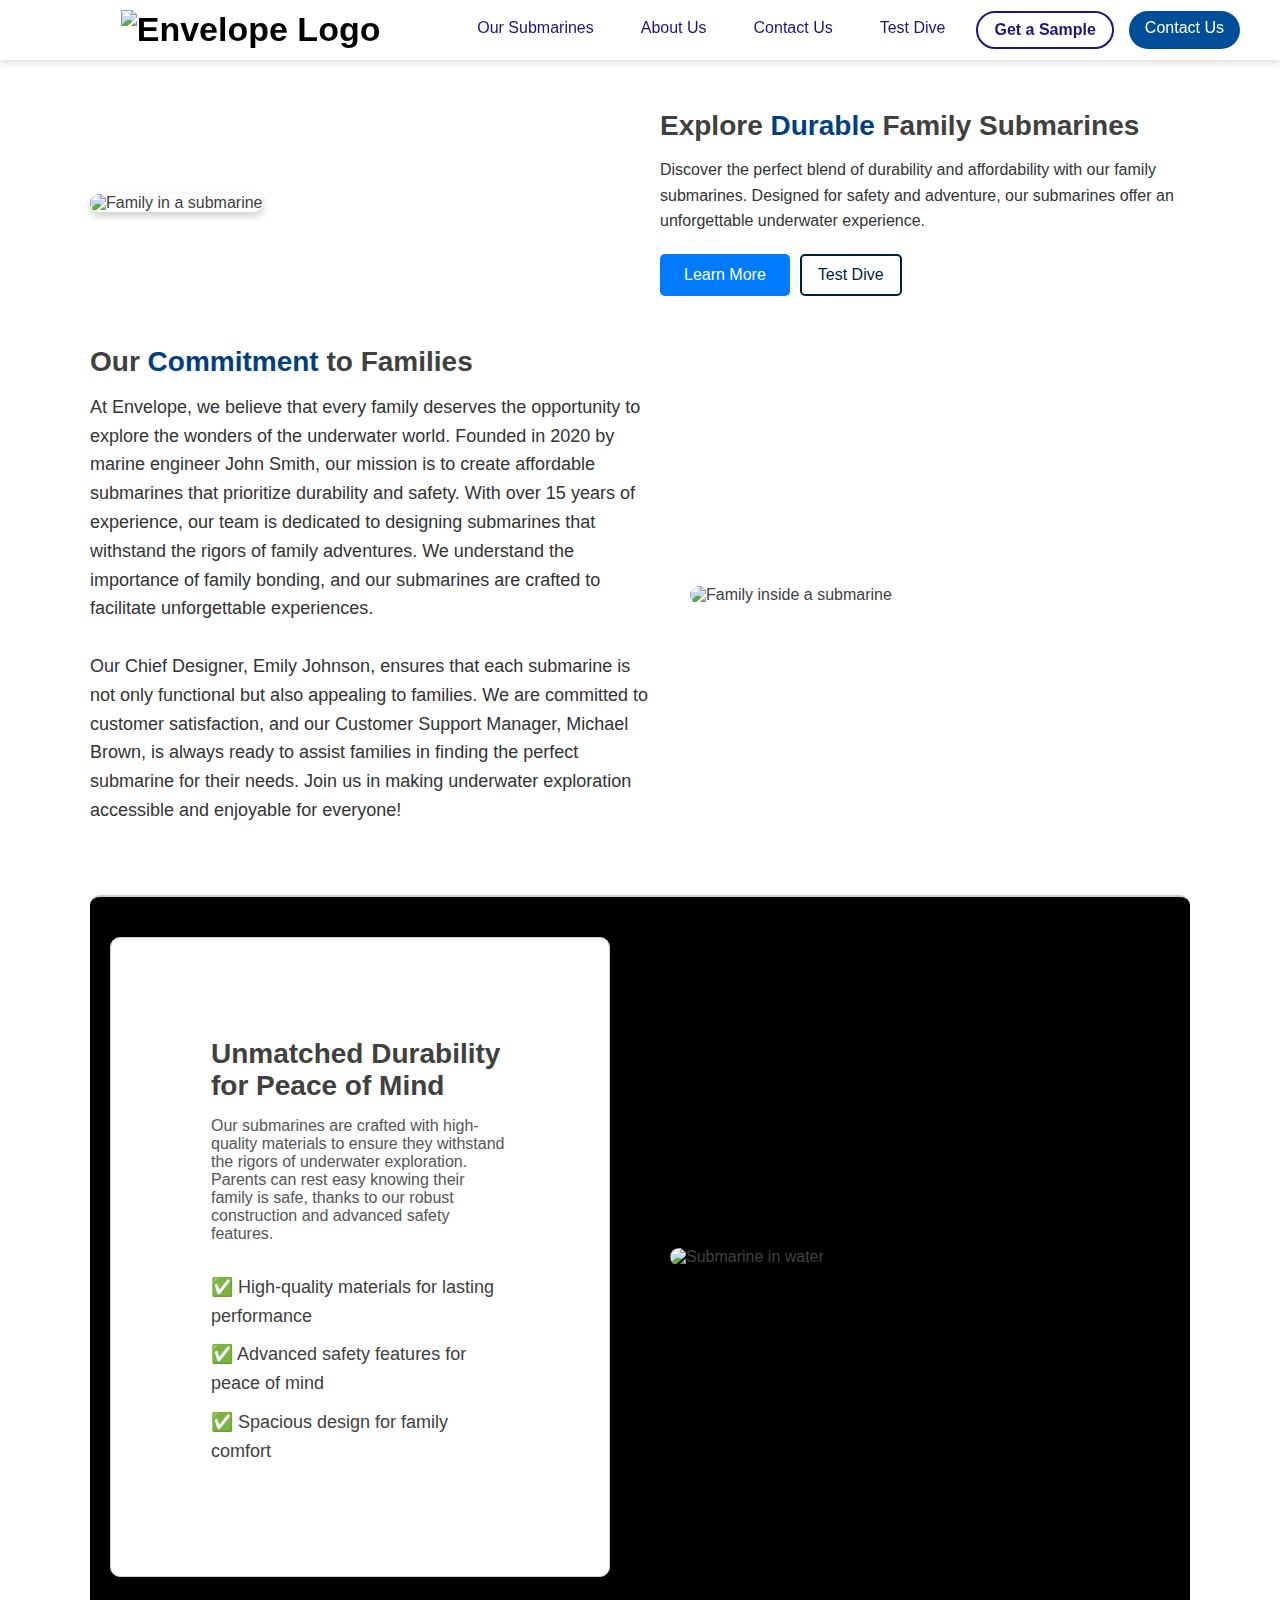
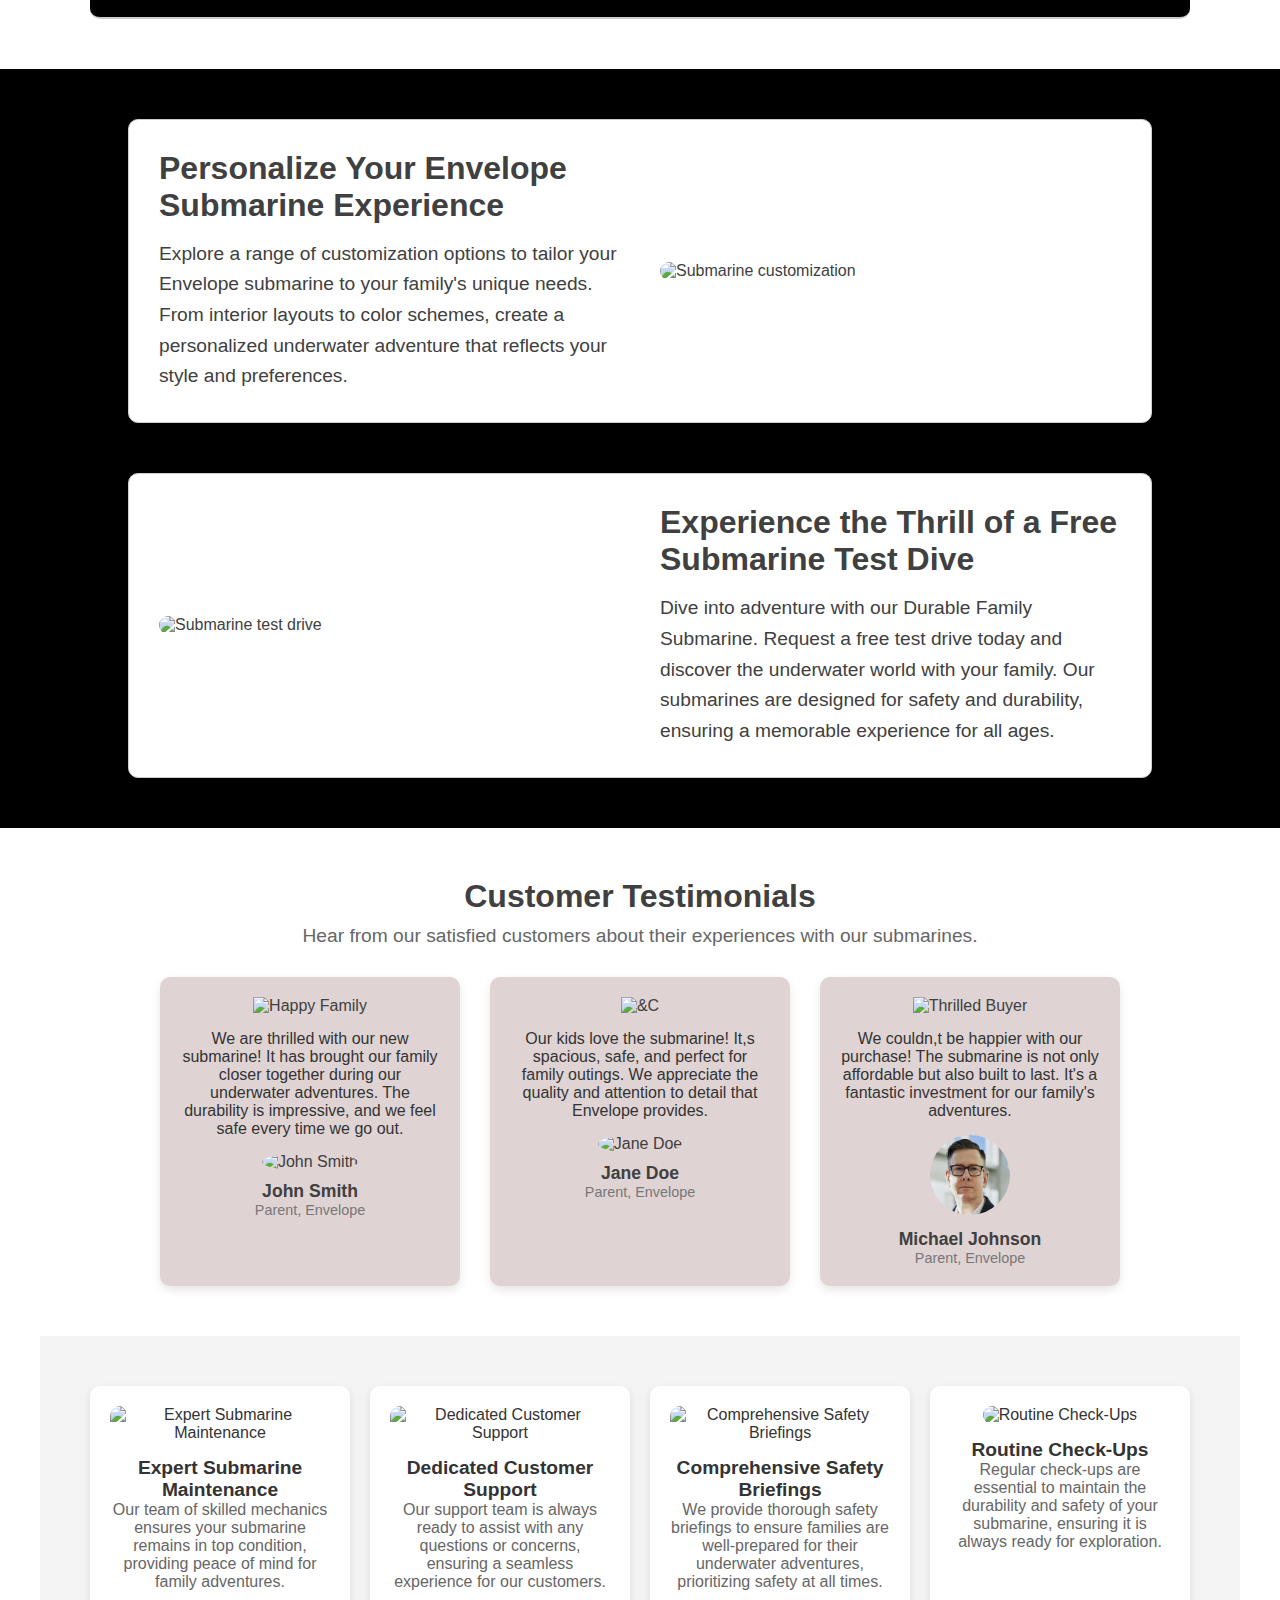
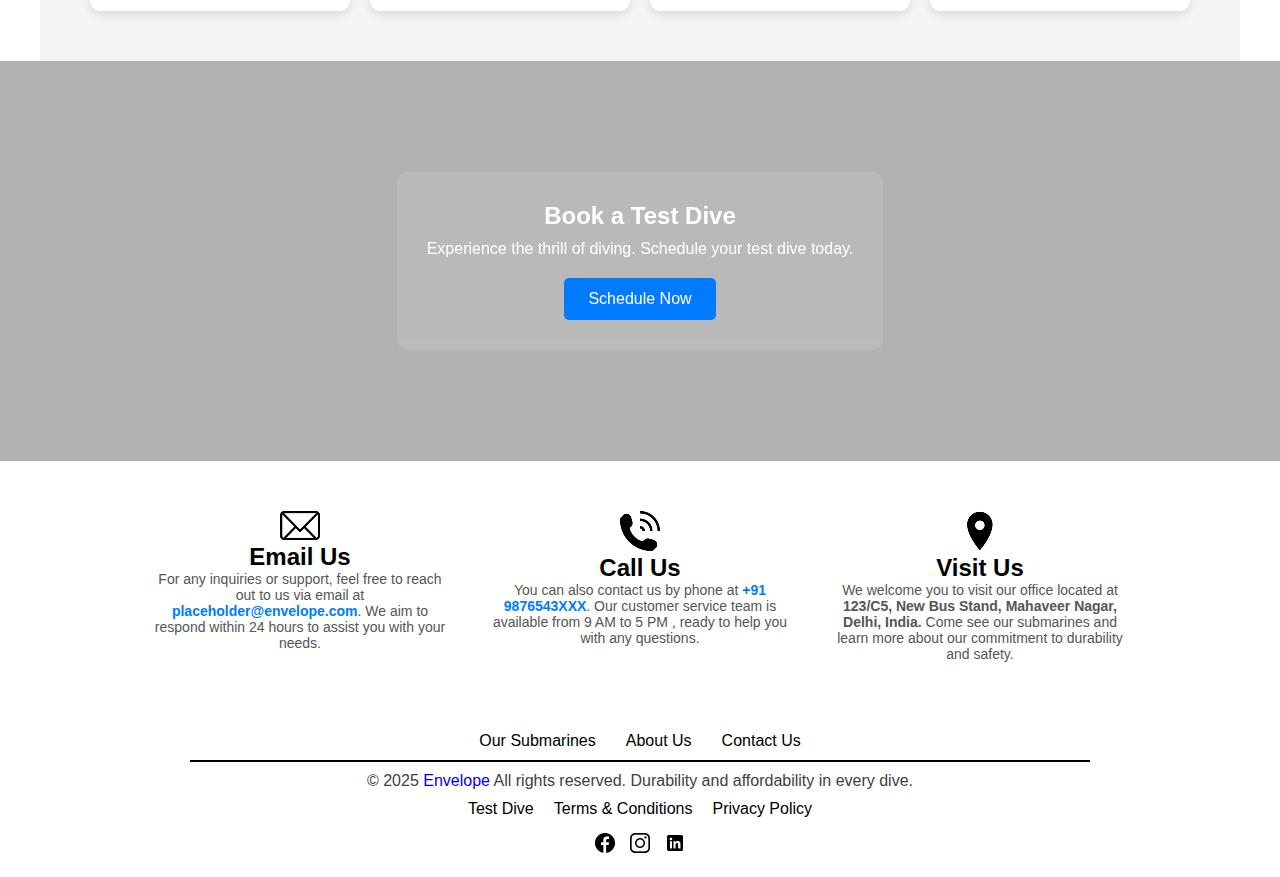
==== index.html @ 675a5bbb "Initial upload" ====
<!DOCTYPE html>
<html lang="en">

<head>
    <meta charset="UTF-8">
    <meta name="viewport" content="width=device-width, initial-scale=1.0">
    <title>Envelope Submarines</title>
    <link rel="stylesheet" href="styles.css">
</head>

<body>
    <header class="nav">
        <div class="logo-container">
            <a href="index.html" class="logo">
                <img src="02/logo_jSndwRTo.webp" alt="Envelope Logo" height="40">
            </a>
        </div>
        <nav class="menu">
            <a href="oursub.html">Our Submarines</a>
            <a href="about.html">About Us</a>
            <a href="contact.html">Contact Us</a>
            <a href="test.html">Test Dive</a>
            <a href="test.html" class="btn">Get a Sample</a>
            <a href="contact.html" class="btn-primary">Contact Us</a>
        </nav>
    </header>

    <main>
        <section class="submarine-section">
            <div class="image-container">
                <img src="02/tenweb_media_RNEAXL6XN-600x600.webp" alt="Family in a submarine">
            </div>
            <div class="text-container">
                <h2>Explore <span class="highlight">Durable</span> Family Submarines</h2>
                <p>
                    Discover the perfect blend of durability and affordability with our family submarines. Designed for
                    safety and adventure,
                    our submarines offer an unforgettable underwater experience.
                </p>
                <div class="buttons">
                    <a href="about.html" style="text-decoration: none;" class="primary-btn">Learn More</a>
                    <a href="contact.html" style="text-decoration: none;" class="secondary-btn">Test Dive</a>
                </div>
            </div>
        </section>
        <section class="commitment">
            <div class="commitment-content">
                <h2>Our <span class="highlight">Commitment</span> to Families</h2>
                <p>
                    At Envelope, we believe that every family deserves the opportunity to explore the wonders of the
                    underwater world.
                    Founded in 2020 by marine engineer John Smith, our mission is to create affordable submarines that
                    prioritize durability and safety.
                    With over 15 years of experience, our team is dedicated to designing submarines that withstand the
                    rigors of family adventures.
                    We understand the importance of family bonding, and our submarines are crafted to facilitate
                    unforgettable experiences.
                    <br><br>
                    Our Chief Designer, Emily Johnson, ensures that each submarine is not only functional but also
                    appealing to families.
                    We are committed to customer satisfaction, and our Customer Support Manager, Michael Brown, is
                    always ready to assist families in finding the perfect submarine for their needs.
                    Join us in making underwater exploration accessible and enjoyable for everyone!
                </p>
            </div>
            <div class="commitment-image">
                <img src="02/tenweb_media_R3IFMWIMG.webp" alt="Family inside a submarine">
            </div>
        </section>


        <div class="conmain">
            <section class="contact">
                <h1>Unmatched Durability for Peace of Mind</h1>
                <p>
                    Our submarines are crafted with high-quality materials to ensure they withstand the rigors of
                    underwater exploration. Parents can rest easy knowing their family is safe, thanks to our robust
                    construction
                    and advanced safety features.
                </p>

                <ul>
                    <li>✅ High-quality materials for lasting performance</li>
                    <li>✅ Advanced safety features for peace of mind</li>
                    <li>✅ Spacious design for family comfort</li>
                </ul>
            </section>

            <div class="hero-image">
                <img src="02/tenweb_media_RNEAXL6XN-600x600.webp" alt="Submarine in water">
            </div>
        </div>
        <div class="thril">
            <section class="content">
                <div class="text">
                    <h2>Personalize Your Envelope Submarine Experience</h2>
                    <p>Explore a range of customization options to tailor your Envelope submarine to your family's
                        unique needs.
                        From interior layouts to color schemes, create a personalized underwater adventure that reflects
                        your
                        style and preferences.</p>
                </div>
                <div class="image">
                    <img src="02/tenweb_media_RCKSO7WFB.webp" alt="Submarine customization">
                </div>
            </section>

            <section class="content">
                <div class="image">
                    <img src="02/tenweb_media_SIURYJJKK-600x600.webp" alt="Submarine test drive">
                </div>
                <div class="text">
                    <h2>Experience the Thrill of a Free Submarine Test Dive</h2>
                    <p>Dive into adventure with our Durable Family Submarine. Request a free test drive today and
                        discover the
                        underwater world with your family. Our submarines are designed for safety and durability,
                        ensuring a
                        memorable experience for all ages.</p>
                </div>
            </section>
        </div>

        <section class="testimonials">
            <h2>Customer Testimonials</h2>
            <p class="subheading">Hear from our satisfied customers about their experiences with our submarines.</p>

            <div class="testimonial-grid">
                <div class="testimonial">
                    <img src="02/logo_w5KTt6ok-300x54.webp" alt="Happy Family" class="testimonial-logo">
                    <p class="testimonial-text">
                        We are thrilled with our new submarine! It has brought our family closer together during our
                        underwater
                        adventures. The durability is impressive, and we feel safe every time we go out.
                    </p>
                    <img src="02/thumbnail_male_jbltfSIM.webp" alt="John Smith" class="testimonial-profile">
                    <h4 class="testimonial-name">John Smith</h4>
                    <p class="testimonial-role">Parent, Envelope</p>
                </div>

                <div class="testimonial">
                    <img src="02/logo_u1H8MGUv.webp" alt="&C" class="testimonial-logo">
                    <p class="testimonial-text">
                        Our kids love the submarine! It,s spacious, safe, and perfect for family outings. We appreciate
                        the
                        quality and attention to detail that Envelope provides.
                    </p>
                    <img src="02/thumbnail_male_Eedk0TRm-600x600.webp" alt="Jane Doe" class="testimonial-profile">
                    <h4 class="testimonial-name">Jane Doe</h4>
                    <p class="testimonial-role">Parent, Envelope</p>
                </div>
                <div class="testimonial">
                    <img src="02/logo_LUdIADwu.webp" alt="Thrilled Buyer" class="testimonial-logo">
                    <p class="testimonial-text">
                        We couldn,t be happier with our purchase! The submarine is not only affordable but also
                        built to
                        last.
                        It's a fantastic investment for our family's adventures.
                    </p>
                    <img src="istockphoto-1277873806-1024x1024.jpg" alt="Michael Johnson" class="testimonial-profile">
                    <h4 class="testimonial-name">Michael Johnson</h4>
                    <p class="testimonial-role">Parent, Envelope</p>
                </div>
        </section>
        </div>
        </section>
        <section class="services">
            <div class="service">
                <img src="02/tenweb_media_RMUAC5B5M.webp" alt="Expert Submarine Maintenance">
                <h3>Expert Submarine Maintenance</h3>
                <p>Our team of skilled mechanics ensures your submarine remains in top condition, providing peace of
                    mind for family adventures.</p>
            </div>

            <div class="service">
                <img src="02/tenweb_media_RISFD5Q2F.webp" alt="Dedicated Customer Support">
                <h3>Dedicated Customer Support</h3>
                <p>Our support team is always ready to assist with any questions or concerns, ensuring a seamless
                    experience for our customers.</p>
            </div>

            <div class="service">
                <img src="02/tenweb_media_RZKTHT8KA.webp" alt="Comprehensive Safety Briefings">
                <h3>Comprehensive Safety Briefings</h3>
                <p>We provide thorough safety briefings to ensure families are well-prepared for their underwater
                    adventures, prioritizing safety at all times.</p>
            </div>

            <div class="service">
                <img src="02/tenweb_media_RECN6DJNN.webp" alt="Routine Check-Ups">
                <h3>Routine Check-Ups</h3>
                <p>Regular check-ups are essential to maintain the durability and safety of your submarine, ensuring it
                    is always ready for exploration.</p>
            </div>
        </section>
        <section class="test-drive">
            <div class="test-drive-overlay"></div>
            <div class="test-drive-content">
                <h2>Book a Test Dive</h2>
                <p>Experience the thrill of diving. Schedule your test dive today.</p>
                <a href="contact.html" style="text-decoration: none;" class="primary-btn">Schedule Now</a>
            </div>
        </section>
        </section>
        <section class="contact-section">
            <div class="contact-item">
                <p class="item"><img src="mail.png" alt="mail"></p>
                <h3 class="item">Email Us</h3>
                <p class="item">For any inquiries or support, feel free to reach out to us via email at <a
                        href="mailto:placeholder">placeholder@envelope.com</a>. We aim to respond within 24 hours to
                    assist
                    you with your needs.</p>
            </div>

            <div class="contact-item">
                <p class="item"><img src="call.png" alt="contact"></p>
                <h3 class="item">Call Us</h3>
                <p class="item">You can also contact us by phone at <a href="placeholder">+91 9876543XXX</a>. Our
                    customer service
                    team is available from 9 AM to 5 PM , ready to help you with any questions.</p>
            </div>

            <div class="contact-item">
                <p class="item"><img src="loc.png" alt="location"></p>
                <h3 class="item">Visit Us</h3>
                <p class="item">We welcome you to visit our office located at <strong>123/C5, New Bus Stand, Mahaveer
                        Nagar, Delhi,
                        India.</strong> Come see our submarines and learn more about our commitment to durability and
                    safety.</p>
            </div>
        </section>
    </main>

    <footer>
        <div class="footer-container">
            <div class="footer-links">
                <a class="footer-link" href="oursub.html">Our Submarines</a>
                <a class="footer-link" href="about.html">About Us</a>
                <a class="footer-link" href="contact.html">Contact Us</a>
            </div>
            <hr>
            <div class="footer-bottom">
                <p>© 2025 <a href="index.html" style="text-decoration: none;">Envelope</a> All rights reserved.
                    Durability and affordability in every dive.</p>
                <div class="footer-bottom-links">
                    <a class="bottom-links" href="test.html">Test Dive</a>
                    <a class="bottom-links" href="tc.html">Terms & Conditions</a>
                    <a class="bottom-links" href="privacy.html">Privacy Policy</a>
                </div>
            </div>
            <div class="social-icons">
                <a class="icon" href="#"><img src="fb.png" alt="Facebook"></a>
                <a class="icon" href="#"><img src="insta.png" alt="Instagram"></a>
                <a class="icon" href="#"><img src="linkedin.png" alt="LinkedIn"></a>
            </div>
        </div>
    </footer>
</body>

</html>
---- styles.css ----
/* Global Styles */
* {
    margin: 0;
    padding: 0;
    box-sizing: border-box;
    font-family: Arial, sans-serif;
}

/* Body */
body {
    background-color: #fff;
    color: #404040;
    height: 100%;
}

/* Navigation */
.nav {
    display: flex;
    justify-content: space-between;
    align-items: center;
    padding: 10px 40px;
    background-color: #ffffff;
    color: #28377d;
    position: sticky;
    top: 0;
    width: 100%;
    box-shadow: 0px 4px 6px rgba(0, 0, 0, 0.1);
}

.logo-container {
    flex: 1;
    text-align: center;
}

.logo {
    font-size: 34px;
    font-weight: bold;
    text-decoration: none;
    color: #000000;
    display: inline-flex;
    align-items: center;
    gap: 10px;
}


.logo img {
    height: 40px;
    margin:0 auto
}

.logo img:hover {
    transform: scale(1.1);
    transition: 0.4s ease-in-out;
}

.menu {
    display: flex;
    gap: 15px;
}

.menu a {
    display: block;
    padding: 10px;
    text-decoration: none;
    font-size: 16px;
    font-weight: 500;
    color: #211284;
    padding: 8px 16px;
    border-radius: 45px;
    transition: all 0.3s ease;
}

.menu a:hover {
    color: #ffffff;
    background-color: rgb(0, 78, 151);
    transform: translateY(-2px);
}

.menu .btn {
    border: 2px solid #211284;
    padding: 8px 16px;
    border-radius: 45px;
    font-weight: bold;
}

.menu .btn:hover {
    background-color: #211284;
    color: white;
    transform: scale(1.05);
}

.menu .btn-primary {
    background-color: rgb(0, 78, 151);
    color: #ffffff;
    border: none;
}

.menu .btn-primary:hover {
    background-color: rgb(0, 50, 100);
}

.nav-container {
    display: flex;
    width: 100%;
    justify-content: space-between;
    align-items: center;
}

/* Responsive Design */
@media (max-width: 768px) {
    .menu {
        display: none;
        flex-direction: column;
        position: absolute;
        top: 60px;
        left: 0;
        width: 100%;
        background: white;
        text-align: center;
        padding: 10px 0;
        z-index: 1000;
    }
}

/* submarine-section */
.submarine-section {
    display: flex;
    align-items: center;
    justify-content: space-between;
    max-width: 1100px;
    margin: 50px auto;
    gap: 40px;
}

.image-container img {
    width: 100%;
    max-width: 500px;
    border-radius: 10px;
}

.image-container img:hover {
    transform: scale(1.1);
    transition: 0.5s ease-in-out;
}

.text-container {
    flex: 1;
}

.text-container h2 {
    font-size: 28px;
    font-weight: bold;
    margin-bottom: 15px;
}

.text-container:hover {
    transform: scale(1.1);
    transition: 0.7s ease-in-out;
}

.highlight {
    color: #004080;
}

.text-container p {
    font-size: 16px;
    line-height: 1.6;
    color: #333;
    margin-bottom: 20px;
}

.buttons {
    display: flex;
    gap: 10px;
}

.primary-btn {
    background-color: #001F3F;
    color: white;
    border: none;
    padding: 10px 16px;
    font-size: 16px;
    border-radius: 5px;
    cursor: pointer;
}

.primary-btn:hover {
    opacity: 0.7;
    transform: translateY(-2px);
}

.secondary-btn {
    background: white;
    color: #001F3F;
    border: 2px solid #001F3F;
    padding: 10px 16px;
    font-size: 16px;
    border-radius: 5px;
    cursor: pointer;
}

.secondary-btn:hover {
    background-color: #001F3F;
    color: white;
    transform: translateY(-2px);
}

button.primary:hover,
button.secondary:hover {
    transform: translateY(-3px);
}

/* commitment */
.commitment {
    display: flex;
    align-items: center;
    justify-content: space-between;
    max-width: 1100px;
    margin: 50px auto;
    gap: 40px;
}

.commitment-content {
    flex: 1;
    
}

.commitment-content:hover {
    transform: scale(1.05);
    transition: 0.3s ease-in-out;
}

.commitment-content h2 {
    font-size: 28px;
    font-weight: bold;
    margin-bottom: 15px;
}

.commitment-content p {
    font-size: 18px;
    line-height: 1.6;
    color: #333;
    margin-bottom: 20px;
}

.commitment-image {
    width: 100%;
    max-width: 500px;
    border-radius: 10px;
}

.commitment-image img {
    width: 100%;
    border-radius: 10px;
}

.commitment-image img:hover {
    transform: scale(1.05);
    transition: 0.5s ease-in-out;
}

/* main container */
.conmain {
    align-items: center;
    justify-content: space-between;
    max-width: 1100px;
    margin: 50px auto;
    border-radius: 10px;
    gap: 40px;
    width: 100%;
    display: flex;
    align-items: center;
    justify-content: center;
    gap: 60px;
    padding: 40px;
    background-color: black;

    border-top: 2px solid #ccc;
    border-bottom: 2px solid #ccc;
    overflow: hidden;
}

.conmain:hover {
    background-color: #333;
}

.contact {
    background-color: #fff;
    border-radius: 10px;
    padding: 100px;
    border: 1px solid #ccc;
    flex: 1;
    max-width: 50%;
    min-width: 500px;
    transition: transform 0.3s ease-in-out;
}

.contact:hover {
    box-shadow: 0 0 10px rgba(0, 0, 0, 0.1);
    transform: scale(1.05);
    transition: 0.5s ease-in-out;
}

.contact h1 {
    font-size: 28px;
    font-weight: bold;
    margin-bottom: 15px;
}

.contact p {
    font-size: 18px;
    margin-bottom: 15px;
}

.contact ul {
    list-style: none;
    padding: 0;
    font-size: 18px;
}

.contact li {
    margin-bottom: 10px;
}

.hero-image {
    flex: 1;
    max-width: 50%;
    min-width: 500px;
}

.hero-image img {
    width: 100%;
    border-radius: 10px;
    transition: transform 0.3s ease-in-out;
}

.hero-image img:hover {
    transform: scale(1.05);
    transition: 0.3s ease-in-out;
}

/* Responsive Design */
@media (max-width: 1100px) {
    .conmain {
        flex-direction: column;
        text-align: center;
        padding: 20px;
        gap: 30px;
    }

    .contact,
    .hero-image {
        max-width: 100%;
        min-width: auto;
    }
}


/* Full-width black container */
.thril {
    width: 100%;
    background-color: black;
    padding: 50px 0;
    display: flex;
    flex-direction: column;
    align-items: center;
    gap: 50px;
}

.thril:hover {
    background-color: #333;
    transition: 0.9s ease-in-out;
}

.content {
    width: 80%;
    max-width: 1200px;
    display: flex;
    align-items: center;
    justify-content: space-between;
    gap: 40px;
    padding: 30px;
    background-color: #fff;
    border-radius: 10px;
    border: 1px solid #ccc;
}

.content:hover {
    transform: scale(1.07);
    transition: 0.7s ease-in-out;
}

.text {
    flex: 1;
    max-width: 500px;
}

.text h2 {
    font-size: 2rem;
    font-weight: bold;
    margin-bottom: 15px;
}

.text p {
    font-size: 1.2rem;
    line-height: 1.6;
}

.image {
    flex: 1;
}

.image img {
    width: 100%;
    border-radius: 10px;
}

@media (max-width: 900px) {
    .content {
        flex-direction: column !important;
        text-align: center;
        gap: 20px;
    }
}

/* Buttons */
button.primary {
    background-color: #2a3ab3;
    color: white;
    padding: 10px;
    border: none;
    border-radius: 5px;
    cursor: pointer;
}

button.primary:hover {
    background-color: #5a0db0;
}

/* Testimonials */
.testimonials {
    text-align: center;
    padding: 50px 20px;
    background-color: #ffffff;
}

.testimonial:hover {
    transform: scale(1.08);
    transition: 0.5s ease-in-out;
    box-shadow: 0px 6px 12px rgba(0, 0, 0, 0.2);
}

.testimonials h2 {
    font-size: 2rem;
    margin-bottom: 10px;
}

.subheading {
    font-size: 1.2rem;
    color: #666;
    margin-bottom: 30px;
}

.testimonial-grid {
    display: flex;
    justify-content: center;
    gap: 30px;
    max-width: 1100px;
    margin: 0 auto;
}

.testimonial {
    background: #dfd3d3;
    padding: 20px;
    border-radius: 10px;
    box-shadow: 0px 4px 10px rgba(0, 0, 0, 0.1);
    text-align: center;
    width: 300px;
}

.testimonial-logo {
    width: 100px;
    height: auto;
    margin-bottom: 15px;
}

.testimonial-text {
    font-size: 1rem;
    color: #333;
    margin-bottom: 15px;
}

.testimonial-profile {
    width: 80px;
    height: 80px;
    border-radius: 50%;
    margin-bottom: 10px;
}

.testimonial-name {
    font-size: 1.1rem;
    font-weight: bold;
}

.testimonial-role {
    font-size: 0.9rem;
    color: #777;
}

@media (max-width: 768px) {
    .testimonial-grid {
        flex-direction: column;
    }

    .testimonial {
        width: 90%;
        margin: auto;
    }
}

/* Services */
.services {
    font-family: Arial, sans-serif;
    display: grid;
    margin: 0;
    padding: 0;
    background-color: #f4f4f4;
    color: #333;
    text-align: center;
    grid-template-columns: repeat(4, 1fr);
    gap: 20px;
    padding: 50px;
    max-width: 1200px;
    margin: auto;
}

.service {
    background: #ffffff;
    padding: 20px;
    border-radius: 10px;
    box-shadow: 0 4px 10px rgba(0, 0, 0, 0.1);
}

.service:hover {
    transform: translateY(-5px);
    box-shadow: 0 6px 12px rgba(0, 0, 0, 0.2);
    transform: scale(1.09);
    transition: 0.5s ease-in-out;
}

.service img {
    width: 100%;
    border-radius: 10px;
}

.service h3 {
    font-size: 1.2rem;
    margin-top: 15px;
}

.service p {
    font-size: 1rem;
    color: #666;
}

/* Test Drive Section */
.test-drive {
    position: relative;
    width: 100%;
    height: 400px;
    display: flex;
    align-items: center;
    justify-content: center;
    overflow: hidden;
  }
  .test-drive:hover {
    transform: scale(1.03);
    transition: 0.3s ease-in-out;
  }
  /* Background Image */
  .test-drive::before {
    content: "";
    position: absolute;
    top: 0;
    left: 0;
    width: 100%;
    height: 100%;
    background: url('02/tenweb_media_SIURYJJKK.webp') center/cover no-repeat;
    z-index: -1;
  }
  
  /* Blurred Overlay */
  .test-drive-overlay {
    position: absolute;
    top: 0;
    left: 0;
    width: 100%;
    height: 100%;
    background: rgba(0, 0, 0, 0.3); 
    z-index: 0;
  }
  .test-drive-overlay:hover {
        backdrop-filter: blur(6px); 
  }
  /* Content Box */
  .test-drive-content {
    position: relative;
    background: rgba(255, 255, 255, 0.1); 
    backdrop-filter: blur(10px);
    padding: 30px;
    border-radius: 10px;
    text-align: center;
    color: white;
    max-width: 500px;
    z-index: 1;
  }
  
  /* Text Styling */
  .test-drive-content h2 {
    margin-bottom: 10px;
    font-size: 24px;
  }
  
  .test-drive-content p {
    font-size: 16px;
    margin-bottom: 20px;
  }
  
 
/* Center content */
.test-drive-content {
    display: flex;
    flex-direction: column;
    align-items: center;
}

/* Button Styling */
.primary-btn {
    background-color: #007bff;
    color: white;
    border: none;
    padding: 12px 24px;
    font-size: 16px;
    border-radius: 5px;
    cursor: pointer;
    transition: 0.3s ease-in-out;
}

.primary-btn:hover {
    background-color: #0056b3;
}


/* Responsive Design */
@media (max-width: 768px) {
    .contain {
        flex-direction: column;
        text-align: center;
    }

    .text-block {
        max-width: 100%;
    }
}

/* Responsive Design */
@media (max-width: 1024px) {
    .services {
        grid-template-columns: repeat(2, 1fr);
    }
}

@media (max-width: 768px) {
    .services {
        grid-template-columns: repeat(1, 1fr);
    }
}

/* Contact Section Styling */
.contact-section {
    display: flex;
    justify-content: center;
    color: #000000;
    gap: 40px;
    padding: 50px;
    max-width: 1200px;
    margin: auto;
    text-align: center;
}

.contact-section:hover {
    transform: scale(1.02);
    transition: 0.6s ease-in-out;
}

.contact-item {
    flex: 1;
    max-width: 300px;
}

.item:hover {
    transform: scale(1.05);
    transition: 0.2s ease-in-out;
}

.contact-item i {
    font-size: 40px;
    color: #000000;
    margin-bottom: 10px;
}

.contact-item i:hover {
    transform: scale(1.5);
    transition: 0.2s ease-in-out;
}

.contact-item h3 {
    font-size: 1.5rem;
    font-weight: bold;
}

.contact-item p {
    font-size: 1rem;
    color: #000000;
}

.contact-item a {
    color: #007bff;
    text-decoration: none;
    font-weight: bold;
}

.contact-item a:hover {
    text-decoration: underline;
    transition: 0.2s ease-in-out;
}

/* Responsive Design */
@media (max-width: 900px) {
    .contact-section {
        flex-direction: column;
        align-items: center;
    }

    .contact-item {
        max-width: 100%;
    }
}

/* Features Section */
.features {
    max-width: 900px;
    margin: 0 auto;
    display: flex;
    flex-direction: column;
    gap: 40px; 
}

.feature-list {
    display: flex;
    flex-direction: column;
    gap: 40px;
}

.feature {
    display: flex;
    align-items: center;
    justify-content: space-between;
    gap: 30px;
    text-align: left;
    max-width: 100%;
}
.feature img {
    width: 200px;
    height: auto;
    border-radius: 10px;
}
.feature img:hover {
    transform: scale(1.07);
    transition: 0.5s;
}
.feature h3 {
    color: #000000;
    font-size: 28px;
    font-weight: bold;
}
.feature h4 {
    font-size: 20px;
    font-weight: bold;
    color: black;
}
.feature p {
    font-size: 16px;
    line-height: 1.5;
    color: #666;
}
.feature li {
    text-align: left;
}
.feature-text {
    width: 50%;
}

.feature img {
    width: 50%;
    object-fit: cover;
}


/* Experience Section */
.experience {
    max-width: 1100px;
    margin: 50px auto;
    display: flex;
    align-items: center;
    gap: 40px;
}

.text-content {
    flex: 1;
}

.text-content h2 {
    font-size: 28px;
    font-weight: bold;
}

.signup-form {
    display: flex;
    margin: 15px 0;
}

.signup-form:hover {
    transform: scale(1.02);
    transition: 0.5s ease-in-out;
}

.signup-form input {
    padding: 10px;
    flex: 1;
    border: 1px solid #a3a2a2;
    border-radius: 5px;
}

.signup-form button {
    color: #002244;
    border: 2px solid #002244;
    padding: 10px 15px;
    cursor: pointer;
    border-radius: 5px;
    box-shadow: 0px 4px 8px rgba(0, 0, 0, 0.1);
}

.signup-form button:hover {
    background-color: #002244;
    color: white;
    transition: 0.5s ease-in-out;
}

.image-container {
    flex: 1;
}

.image-container img {
    width: 100%;
    max-width: 500px;
    border-radius: 10px;
    box-shadow: 0px 4px 8px rgba(0, 0, 0, 0.2);
}

/* Responsive Design */
@media (max-width: 768px) {

    .feature-list,
    .experience {
        flex-direction: column;
        text-align: center;
    }

    .signup-form {
        flex-direction: column;
        gap: 10px;
    }
}

/* About Us Section */
.journey {
    max-width: 900px;
    margin: 5% auto;
    padding: 20px;
    display: flex;
    flex-direction: column;
    align-items: flex-start;
    gap: 20px;
}

.journey h2 {
    font-size: 28px;
    font-weight: bold;
    color: #222;
    border-left: 4px solid #0077b6;
    padding-left: 15px;
    margin-bottom: 10px;
}

.journey h3 {
    font-size: 22px;
    font-weight: bold;
    color: #0077b6;
    margin-top: 20px;
}

.journey p {
    font-size: 16px;
    line-height: 1.6;
    color: #444;
    text-align: justify;
}

.journey p strong {
    color: #000;
}

.journey ul {
    list-style: none;
    padding: 0;
    margin-top: 10px;
}

.journey ul li {
    font-size: 16px;
    padding: 8px 0;
    color: #555;
    display: flex;
    align-items: center;
}

.journey ul li::before {
    content: "•";
    color: #0077b6;
    font-size: 20px;
    font-weight: bold;
    margin-right: 10px;
}

.journey .cta {
    font-size: 18px;
    font-weight: bold;
    color: #0077b6;
    text-align: center;
    margin-top: 20px;
}

.journey h2:hover, .journey h3:hover {
    transform: scale(1.05);
    transition: 0.3s ease-in-out;
}

.journey p:hover {
    color: #222;
    transition: 0.3s ease-in-out;
}
.cont {
    max-width: 900px;
    margin: 8% auto;
    text-align: center;
}

.contact h3 {
    text-transform: uppercase;
    color: #777;
    font-size: 14px;
    margin-bottom: 5px;
}

.contact h2 {
    font-size: 26px;
    font-weight: bold;
    margin-bottom: 10px;
}

.contact p {
    font-size: 16px;
    color: #555;
    margin-bottom: 30px;
}

/* Contact Info */
.contact-info {
    display: flex;
    justify-content: space-between;
    gap: 20px;
    margin-bottom: 40px;
}

.contact-item {
    flex: 1;
    text-align: center;
}

.contact-item i {
    font-size: 24px;
    color: #007BFF;
    margin-bottom: 10px;
}

.contact-item h4 {
    font-size: 18px;
    font-weight: bold;
    margin-bottom: 5px;
}

.contact-item p {
    font-size: 14px;
    color: #555;
}

/* Test */
.contain ul {
    list-style: none;
    padding: 0;
    font-size: 18px;
}

.contain li {
    margin-bottom: 10px;
}

/* Contact Form */
.contact-form {
    background: #ffffff;
    padding: 20px;
    border-radius: 10px;
    text-align: left;
}

.contact-form:hover {
    transform: scale(1.02);
    transition: 0.5s ease-in-out;
}

.contact-form h3 {
    text-align: center;
    margin-bottom: 20px;
}

.form-group {
    margin-bottom: 15px;
}

.form-group input,
.form-group textarea {
    width: 100%;
    padding: 10px;
    border: 1px solid #464545;
    border-radius: 5px;
    font-size: 14px;
}

button {
    width: 100%;
    background: #007BFF;
    color: #fff;
    padding: 10px;
    border: none;
    border-radius: 5px;
    cursor: pointer;
    font-size: 16px;
}

button:hover {
    background: #0056b3;
    transform: scale(1.02);
    transition: 0.5s ease-in-out;
}

/* Thank You Page */
.thankyou-container {
    text-align: center;
    padding: 50px;
    max-width: 600px;
    margin: 100px auto;
    background: #f8f8f8;
    border-radius: 10px;
    box-shadow: 0 0 10px rgba(0, 0, 0, 0.1);
}

.thankyou-container h1 {
    font-size: 28px;
    color: #007BFF;
    margin-bottom: 10px;
}

.thankyou-container p {
    font-size: 16px;
    color: #555;
    margin-bottom: 20px;
}

.back-home {
    display: inline-block;
    padding: 10px 20px;
    color: #fff;
    background: #5684b6;
    text-decoration: none;
    border-radius: 5px;
    font-size: 16px;
}

.back-home:hover {
    background: #28377d;
    transition: 0.5s ease-in-out;
}

/* Main Container */
.contain {
    max-width: 800px;
    margin: 2% auto;
    width: 100%;
}

.text-block {
    margin-bottom: 50px;
}

.contain h2 {
    text-align: center;
    font-size: 26px;
    font-weight: bold;
    margin-bottom: 10px;
}

.contain p {
    text-align: center;
    font-size: 16px;
    line-height: 1.5;
    margin-bottom: 20px;
}

/* Button Styling */
.button-contain {
    display: flex;
    justify-content: center;
    text-align: center;
    padding: 10px 20px;
    font-size: 16px;
    font-weight: bold;
    color: #fff;
    border: none;
    border-radius: 5px;
    transition: 0.3s ease;
}

.button-contain:hover {
    transform: scale(1.03);
    transition: 0.5s ease-in-out;
}
.privacy {
    max-width: 800px;
    background: white;
    padding: 20px;
    margin: 40px auto;
    border-radius: 8px;
    box-shadow: 0 4px 8px rgba(0, 0, 0, 0.1);
}

.privacy h1 {
    text-align: center;
    color: #001F3F;
}

.privacy h2 {
    color: #003366;
}

.privacy p, ul {
    font-size: 16px;
    line-height: 1.6;
}

.privacy ul {
    padding-left: 20px;
}
/* Footer */
footer {
    text-align: center;
    padding: 20px;
    font-family: Arial, sans-serif;
}

.footer-container {
    max-width: 1000px;
    margin: auto;
}

.footer-links {
    display: flex;
    justify-content: center;
    gap: 30px;
    margin-bottom: 10px;
}

.footer-link:hover {
    transform: scale(1.2);
    transition: 0.3s ease-in-out;
}

.footer-links a {
    text-decoration: none;
    color: black;
    font-weight: 500;
}

hr {
    width: 90%;
    margin: 10px auto;
    border: 0.5px solid black;
}

.footer-bottom {
    display: flex;
    flex-direction: column;
    align-items: center;
    gap: 10px;
    margin-top: 10px;
}

.footer-bottom-links {
    display: flex;
    gap: 20px;
}

.bottom-links:hover {
    transform: scale(1.2);
    transition: 0.3s ease-in-out;
}

.footer-bottom-links a {
    text-decoration: none;
    color: black;
    font-weight: 500;
}

.social-icons {
    display: flex;
    justify-content: center;
    gap: 15px;
    margin-top: 15px;
}

.social-icons img {
    width: 20px;
    height: 20px;
}

.icon:hover {
    transform: scale(1.2);
    transition: 0.25s ease-in-out;
}
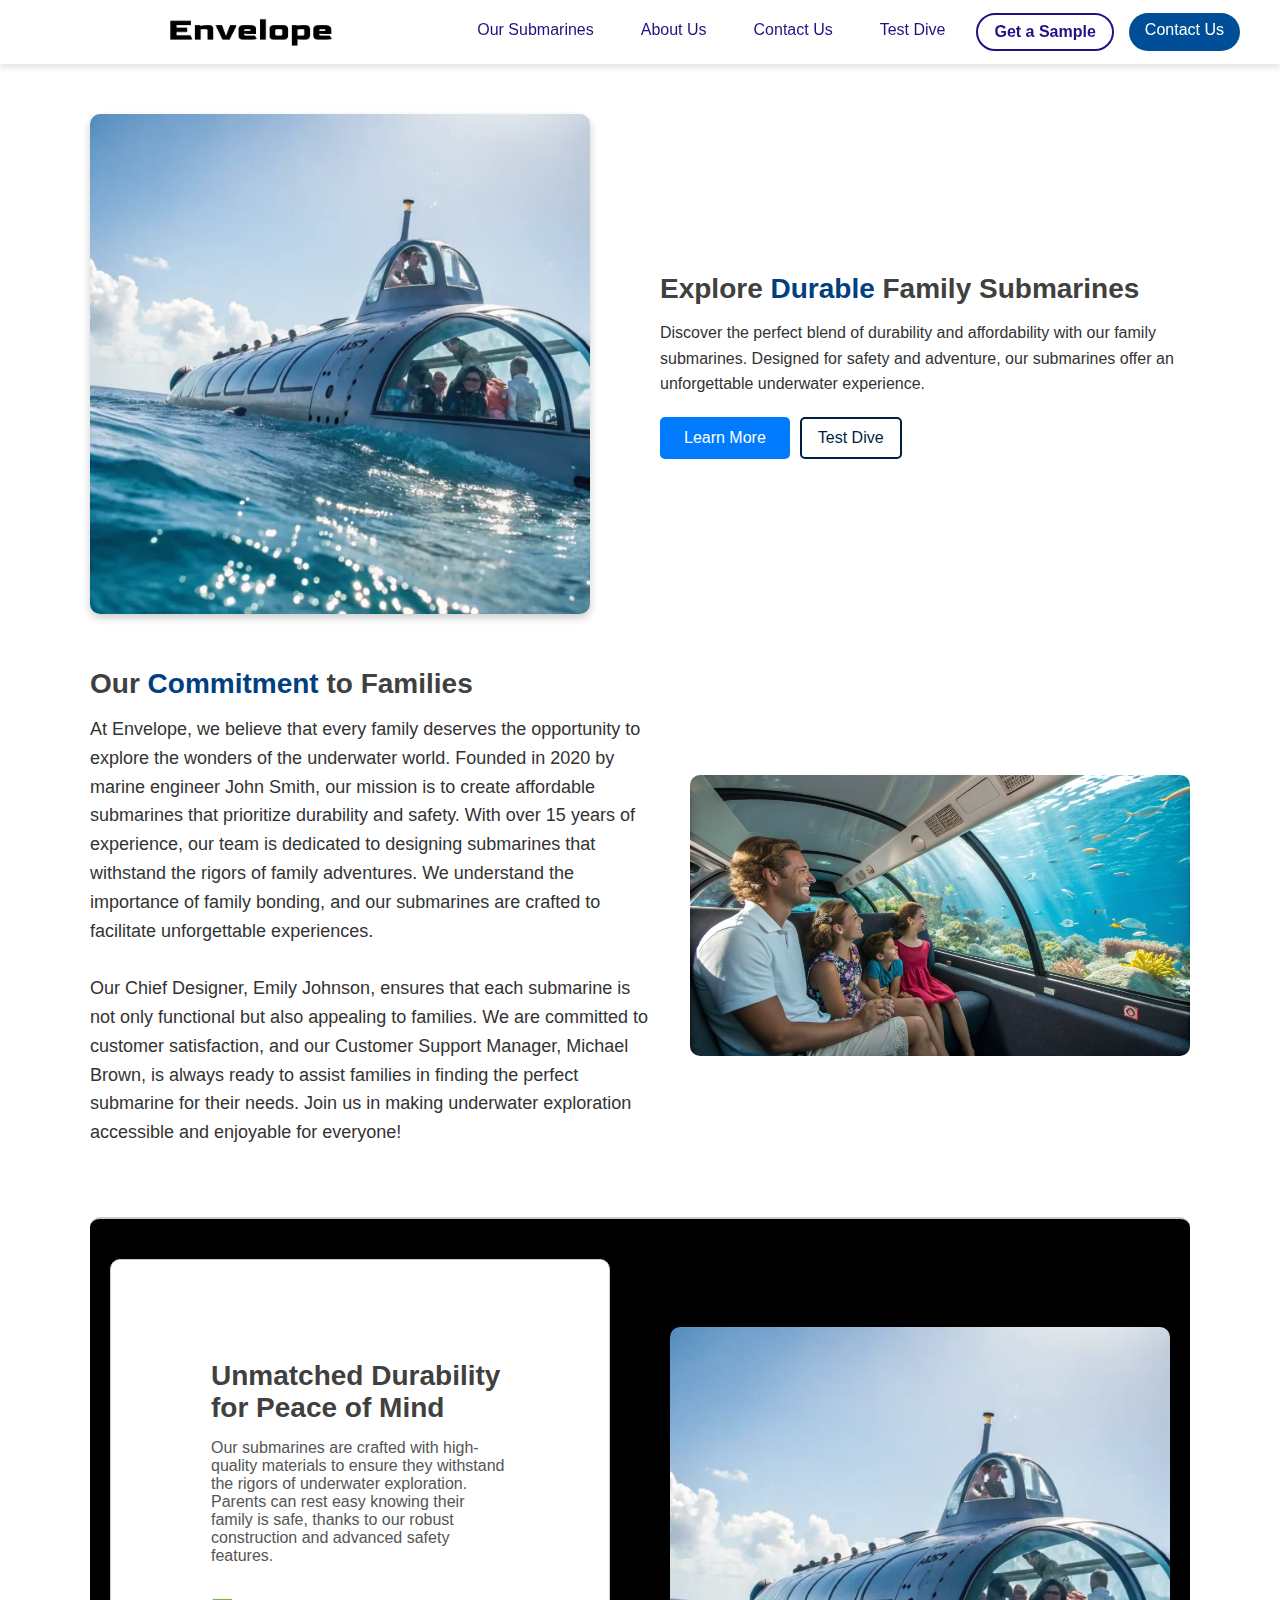
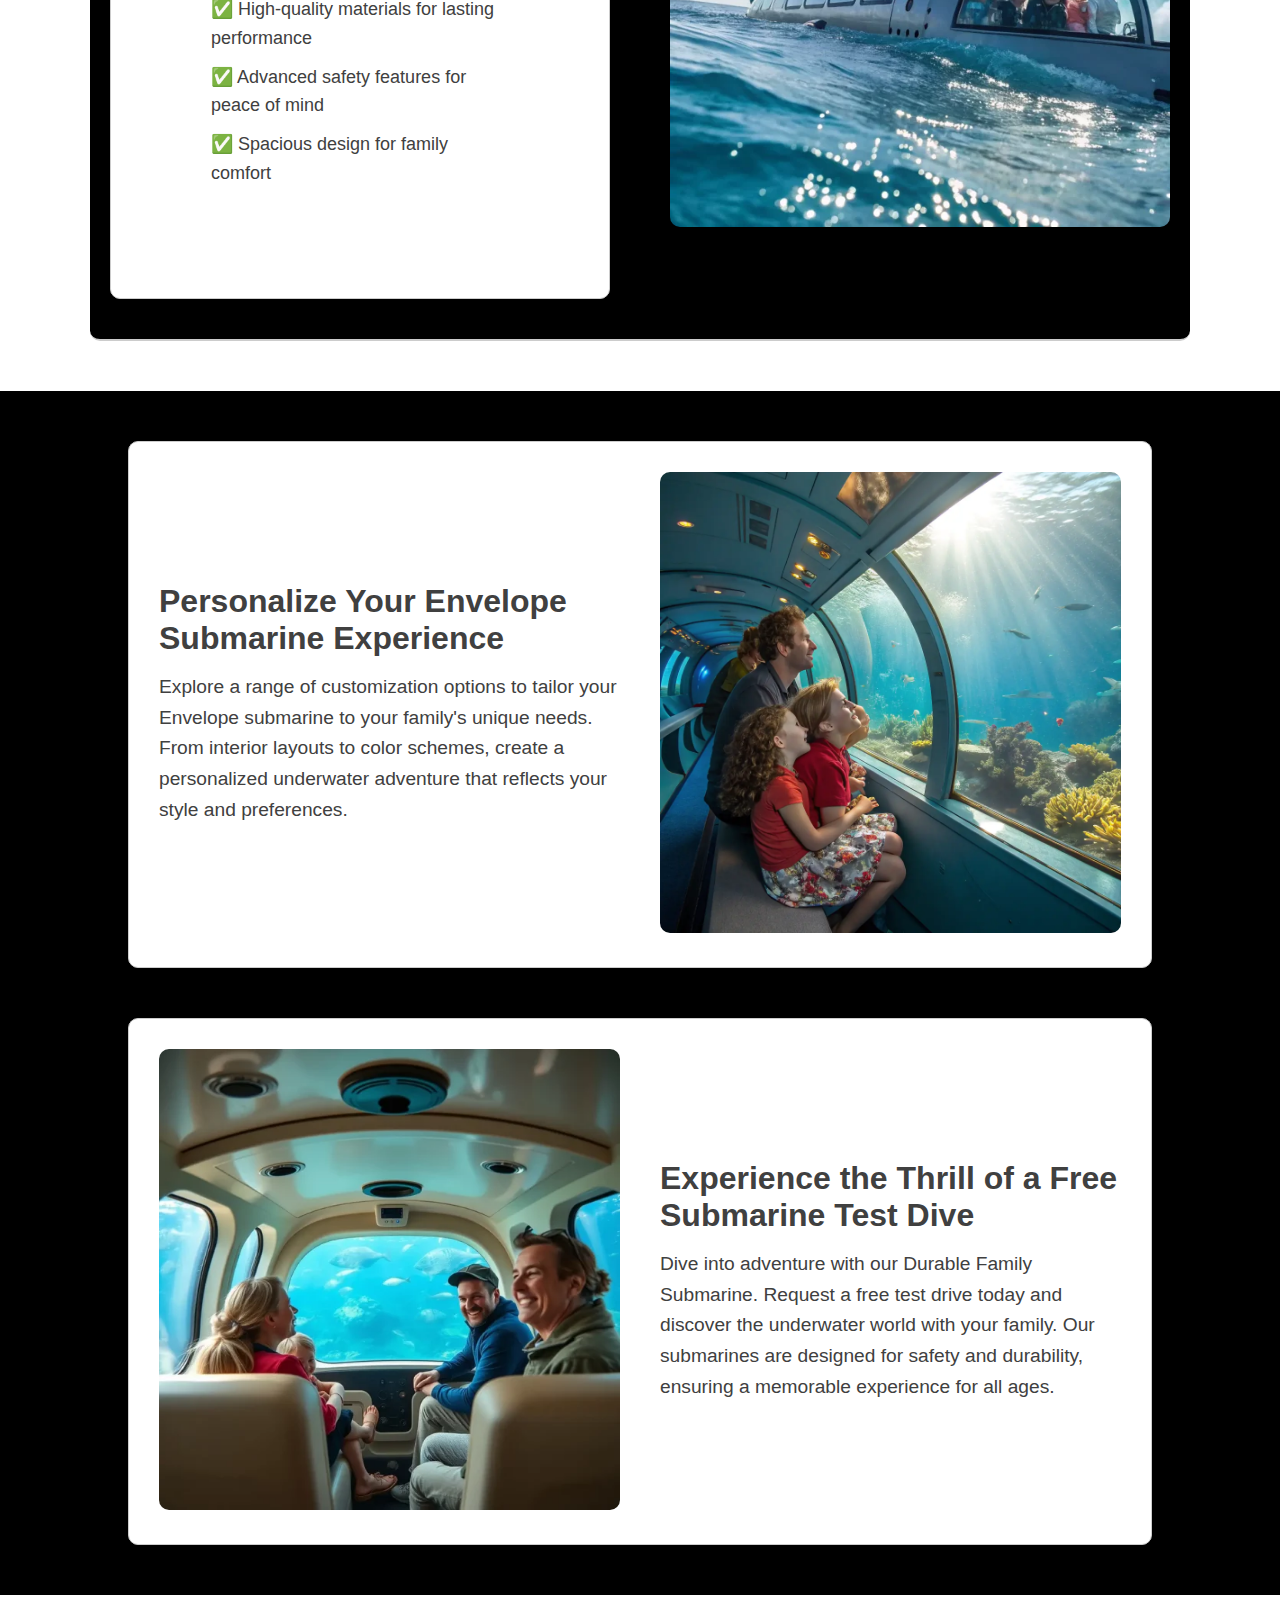
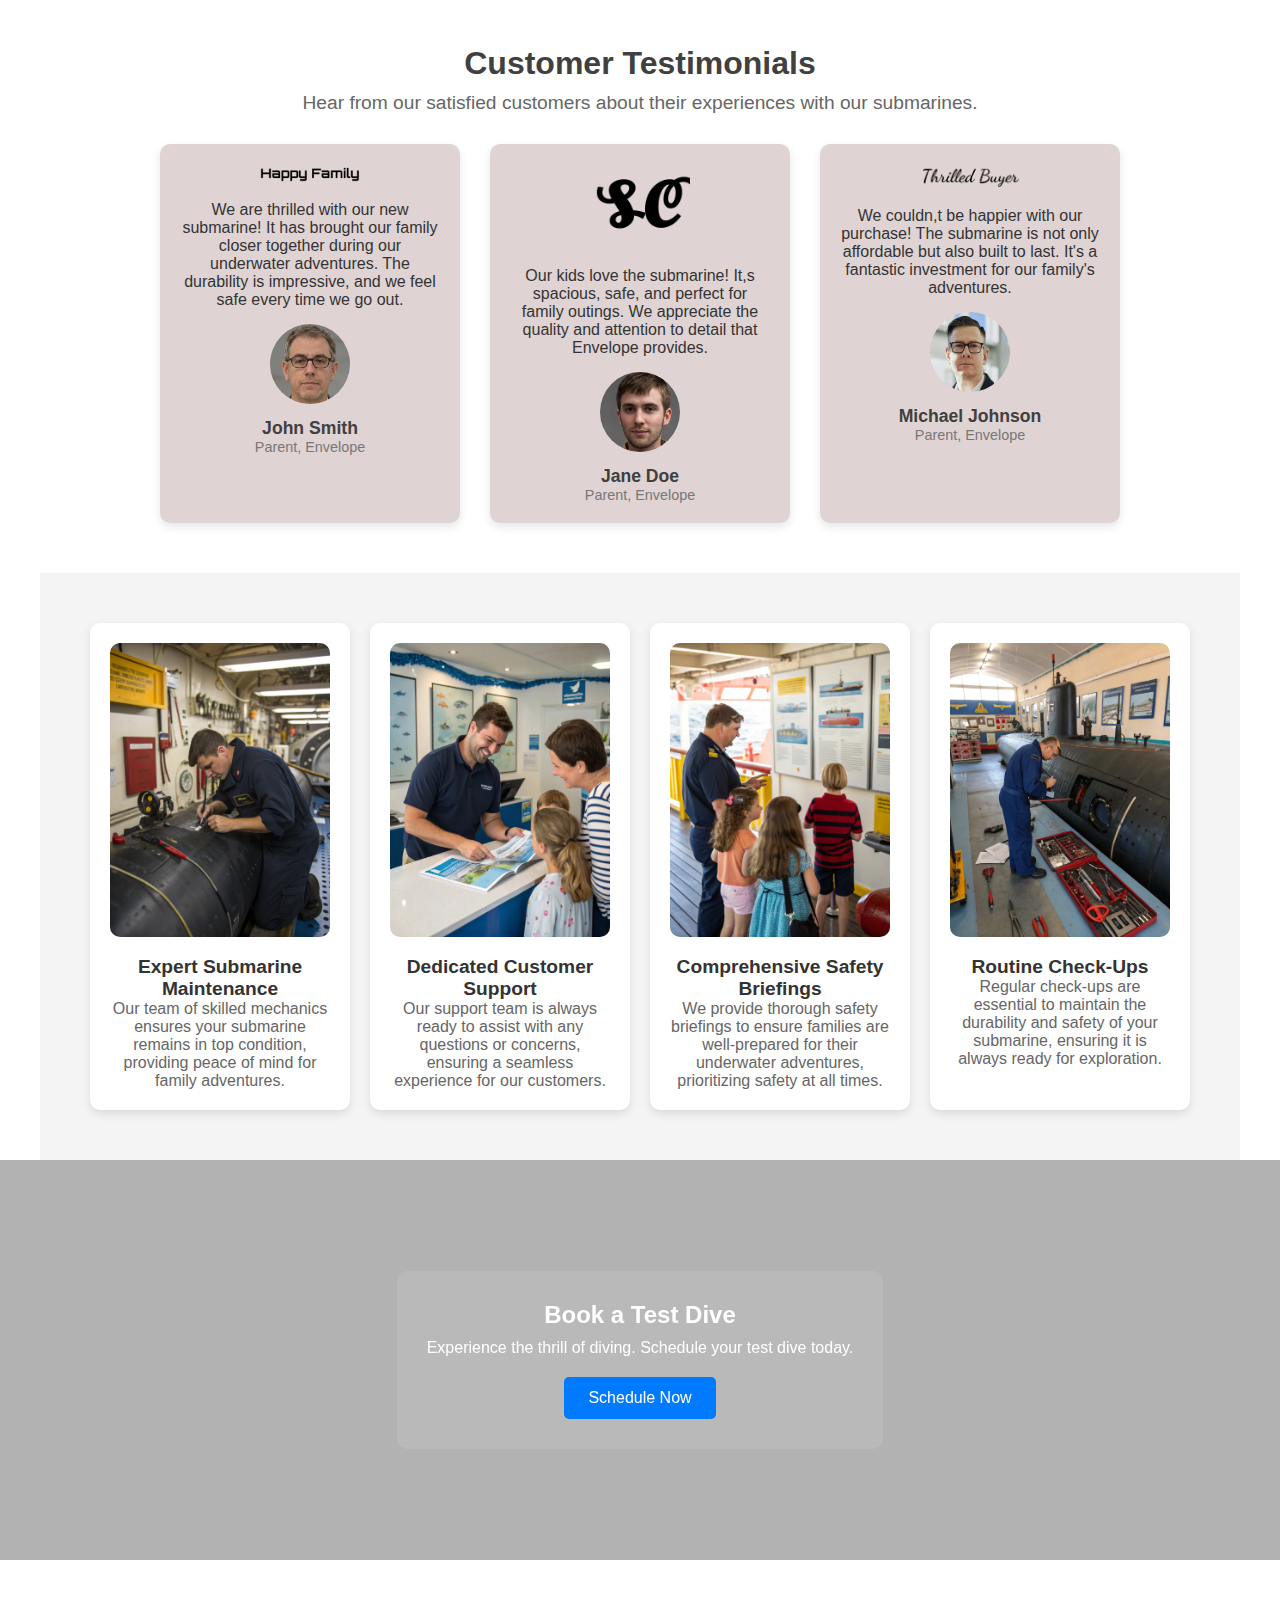
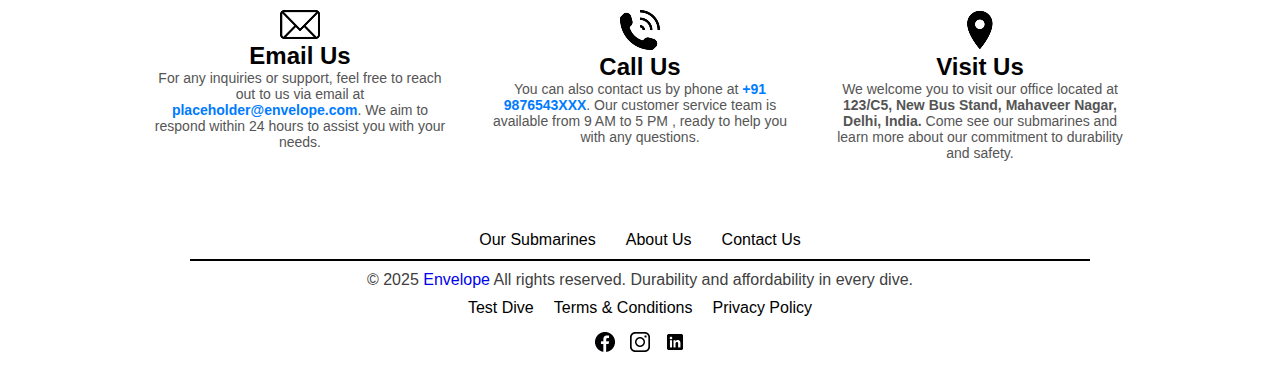
==== commit 87021584: "Update index.html" ====
--- a/index.html
+++ b/index.html
@@ -12,7 +12,7 @@
     <header class="nav">
         <div class="logo-container">
             <a href="index.html" class="logo">
-                <img src="02/logo_jSndwRTo.webp" alt="Envelope Logo" height="40">
+                <img src="logo_jSndwRTo.webp" alt="Envelope Logo" height="40">
             </a>
         </div>
         <nav class="menu">
@@ -28,7 +28,7 @@
     <main>
         <section class="submarine-section">
             <div class="image-container">
-                <img src="02/tenweb_media_RNEAXL6XN-600x600.webp" alt="Family in a submarine">
+                <img src="tenweb_media_RNEAXL6XN-600x600.webp" alt="Family in a submarine">
             </div>
             <div class="text-container">
                 <h2>Explore <span class="highlight">Durable</span> Family Submarines</h2>
@@ -64,7 +64,7 @@
                 </p>
             </div>
             <div class="commitment-image">
-                <img src="02/tenweb_media_R3IFMWIMG.webp" alt="Family inside a submarine">
+                <img src="tenweb_media_R3IFMWIMG.webp" alt="Family inside a submarine">
             </div>
         </section>
 
@@ -87,7 +87,7 @@
             </section>
 
             <div class="hero-image">
-                <img src="02/tenweb_media_RNEAXL6XN-600x600.webp" alt="Submarine in water">
+                <img src="tenweb_media_RNEAXL6XN-600x600.webp" alt="Submarine in water">
             </div>
         </div>
         <div class="thril">
@@ -101,13 +101,13 @@
                         style and preferences.</p>
                 </div>
                 <div class="image">
-                    <img src="02/tenweb_media_RCKSO7WFB.webp" alt="Submarine customization">
+                    <img src="tenweb_media_RCKSO7WFB.webp" alt="Submarine customization">
                 </div>
             </section>
 
             <section class="content">
                 <div class="image">
-                    <img src="02/tenweb_media_SIURYJJKK-600x600.webp" alt="Submarine test drive">
+                    <img src="tenweb_media_SIURYJJKK-600x600.webp" alt="Submarine test drive">
                 </div>
                 <div class="text">
                     <h2>Experience the Thrill of a Free Submarine Test Dive</h2>
@@ -126,30 +126,30 @@
 
             <div class="testimonial-grid">
                 <div class="testimonial">
-                    <img src="02/logo_w5KTt6ok-300x54.webp" alt="Happy Family" class="testimonial-logo">
+                    <img src="logo_w5KTt6ok-300x54.webp" alt="Happy Family" class="testimonial-logo">
                     <p class="testimonial-text">
                         We are thrilled with our new submarine! It has brought our family closer together during our
                         underwater
                         adventures. The durability is impressive, and we feel safe every time we go out.
                     </p>
-                    <img src="02/thumbnail_male_jbltfSIM.webp" alt="John Smith" class="testimonial-profile">
+                    <img src="thumbnail_male_jbltfSIM.webp" alt="John Smith" class="testimonial-profile">
                     <h4 class="testimonial-name">John Smith</h4>
                     <p class="testimonial-role">Parent, Envelope</p>
                 </div>
 
                 <div class="testimonial">
-                    <img src="02/logo_u1H8MGUv.webp" alt="&C" class="testimonial-logo">
+                    <img src="logo_u1H8MGUv.webp" alt="&C" class="testimonial-logo">
                     <p class="testimonial-text">
                         Our kids love the submarine! It,s spacious, safe, and perfect for family outings. We appreciate
                         the
                         quality and attention to detail that Envelope provides.
                     </p>
-                    <img src="02/thumbnail_male_Eedk0TRm-600x600.webp" alt="Jane Doe" class="testimonial-profile">
+                    <img src="thumbnail_male_Eedk0TRm-600x600.webp" alt="Jane Doe" class="testimonial-profile">
                     <h4 class="testimonial-name">Jane Doe</h4>
                     <p class="testimonial-role">Parent, Envelope</p>
                 </div>
                 <div class="testimonial">
-                    <img src="02/logo_LUdIADwu.webp" alt="Thrilled Buyer" class="testimonial-logo">
+                    <img src="logo_LUdIADwu.webp" alt="Thrilled Buyer" class="testimonial-logo">
                     <p class="testimonial-text">
                         We couldn,t be happier with our purchase! The submarine is not only affordable but also
                         built to
@@ -165,28 +165,28 @@
         </section>
         <section class="services">
             <div class="service">
-                <img src="02/tenweb_media_RMUAC5B5M.webp" alt="Expert Submarine Maintenance">
+                <img src="tenweb_media_RMUAC5B5M.webp" alt="Expert Submarine Maintenance">
                 <h3>Expert Submarine Maintenance</h3>
                 <p>Our team of skilled mechanics ensures your submarine remains in top condition, providing peace of
                     mind for family adventures.</p>
             </div>
 
             <div class="service">
-                <img src="02/tenweb_media_RISFD5Q2F.webp" alt="Dedicated Customer Support">
+                <img src="tenweb_media_RISFD5Q2F.webp" alt="Dedicated Customer Support">
                 <h3>Dedicated Customer Support</h3>
                 <p>Our support team is always ready to assist with any questions or concerns, ensuring a seamless
                     experience for our customers.</p>
             </div>
 
             <div class="service">
-                <img src="02/tenweb_media_RZKTHT8KA.webp" alt="Comprehensive Safety Briefings">
+                <img src="tenweb_media_RZKTHT8KA.webp" alt="Comprehensive Safety Briefings">
                 <h3>Comprehensive Safety Briefings</h3>
                 <p>We provide thorough safety briefings to ensure families are well-prepared for their underwater
                     adventures, prioritizing safety at all times.</p>
             </div>
 
             <div class="service">
-                <img src="02/tenweb_media_RECN6DJNN.webp" alt="Routine Check-Ups">
+                <img src="tenweb_media_RECN6DJNN.webp" alt="Routine Check-Ups">
                 <h3>Routine Check-Ups</h3>
                 <p>Regular check-ups are essential to maintain the durability and safety of your submarine, ensuring it
                     is always ready for exploration.</p>
@@ -256,4 +256,4 @@
     </footer>
 </body>
 
-</html>+</html>
